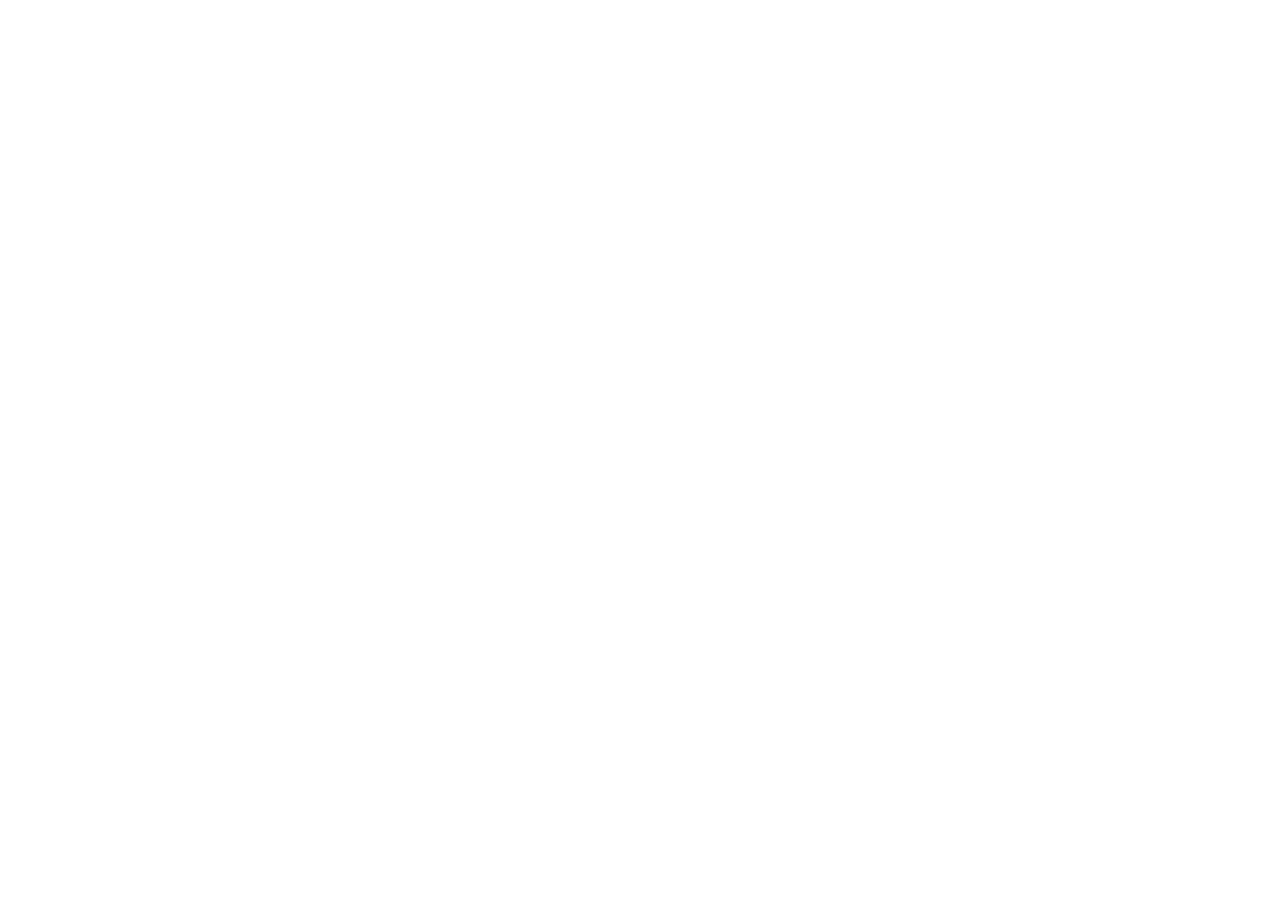
==== index.html @ 8d7b7964 "first commit" ====
<!DOCTYPE html>
<html lang="en">
<head>
    <meta charset="UTF-8">
    <meta name="viewport" content="width=device-width, initial-scale=1.0">
    <title>Document</title>
</head>
<body>
    
</body>
</html>
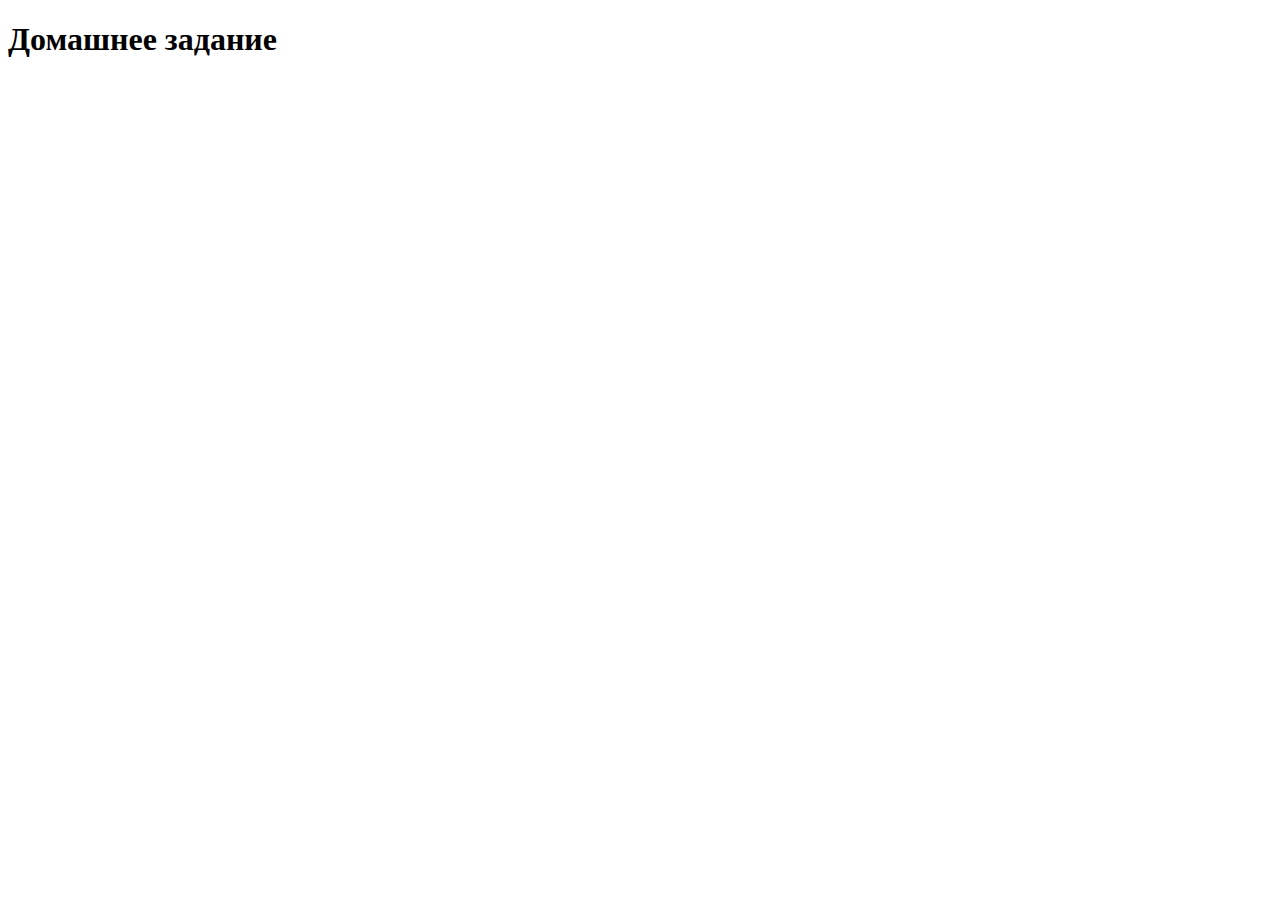
==== commit c43315fc: "created" ====
--- a/index.html
+++ b/index.html
@@ -3,9 +3,9 @@
 <head>
     <meta charset="UTF-8">
     <meta name="viewport" content="width=device-width, initial-scale=1.0">
-    <title>Document</title>
+    <title>Homework1</title>
 </head>
 <body>
-    
+    <h1>Домашнее задание</h1>
 </body>
 </html>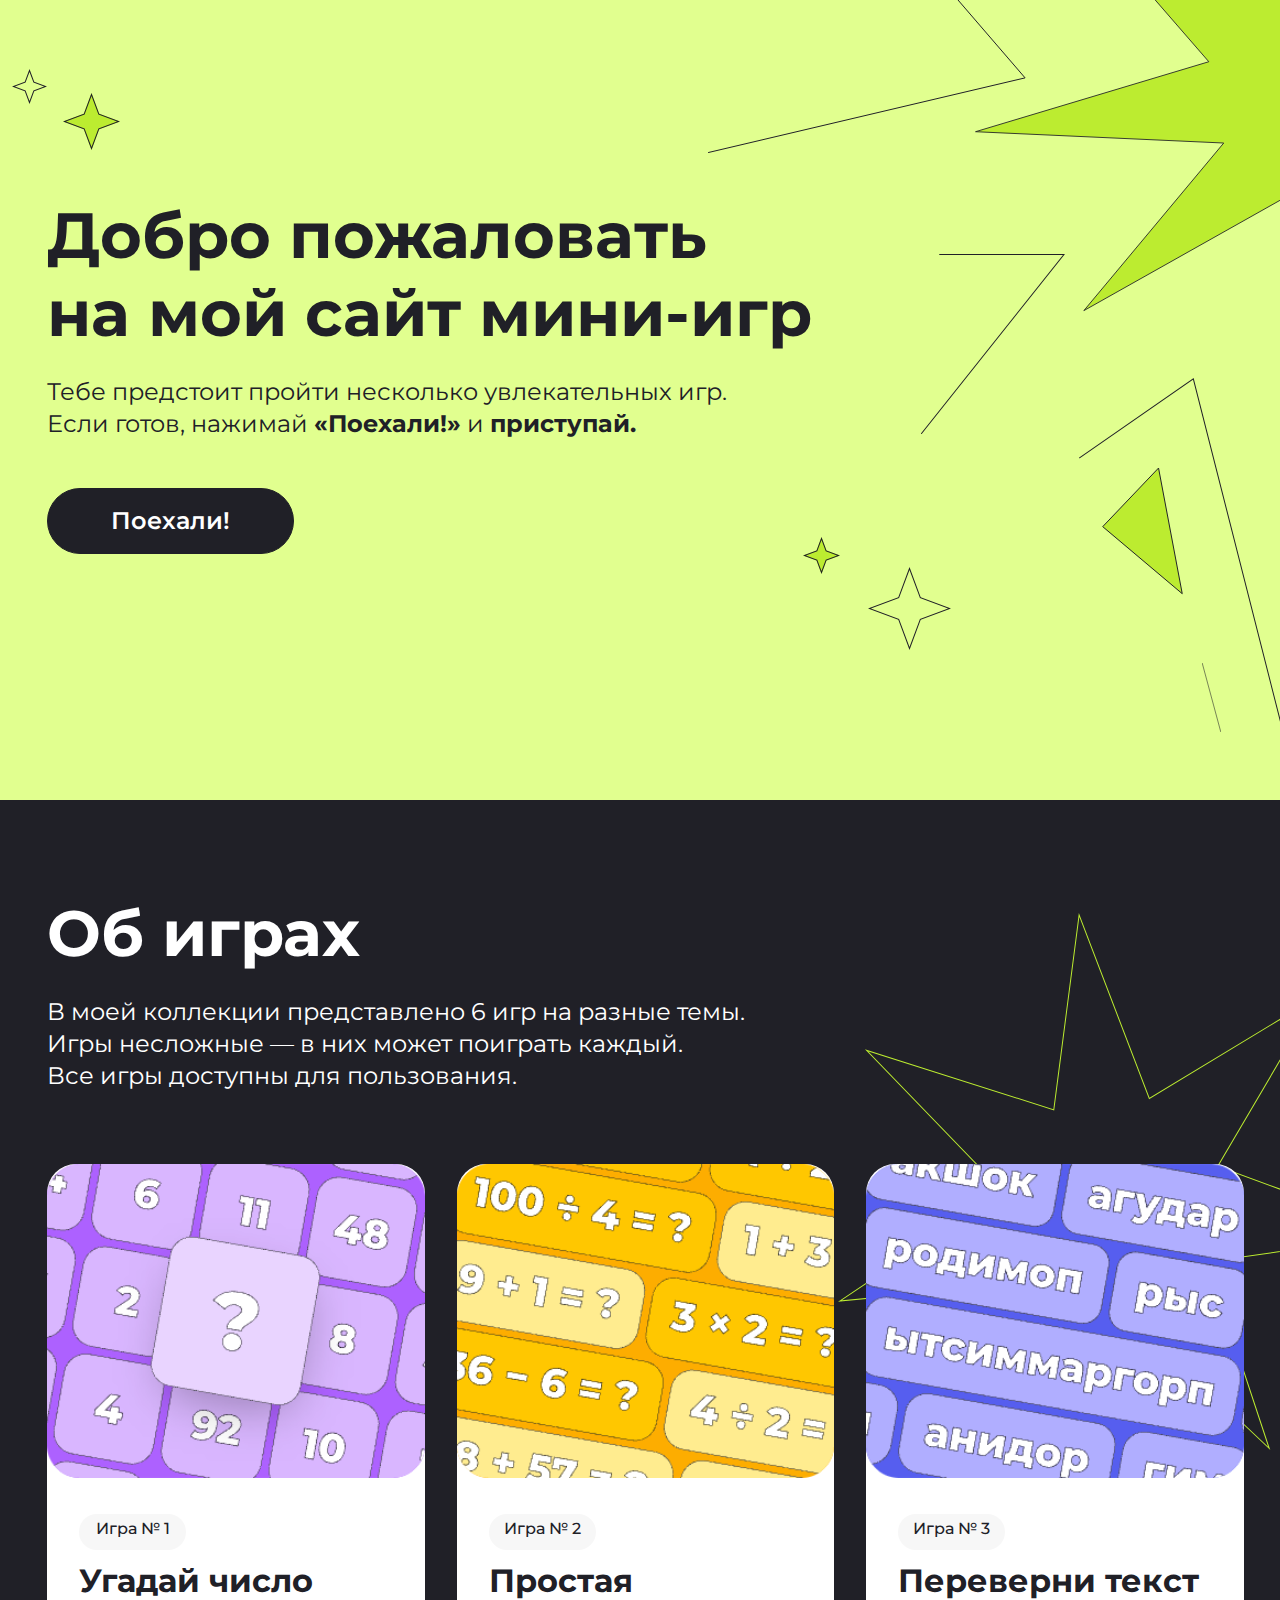
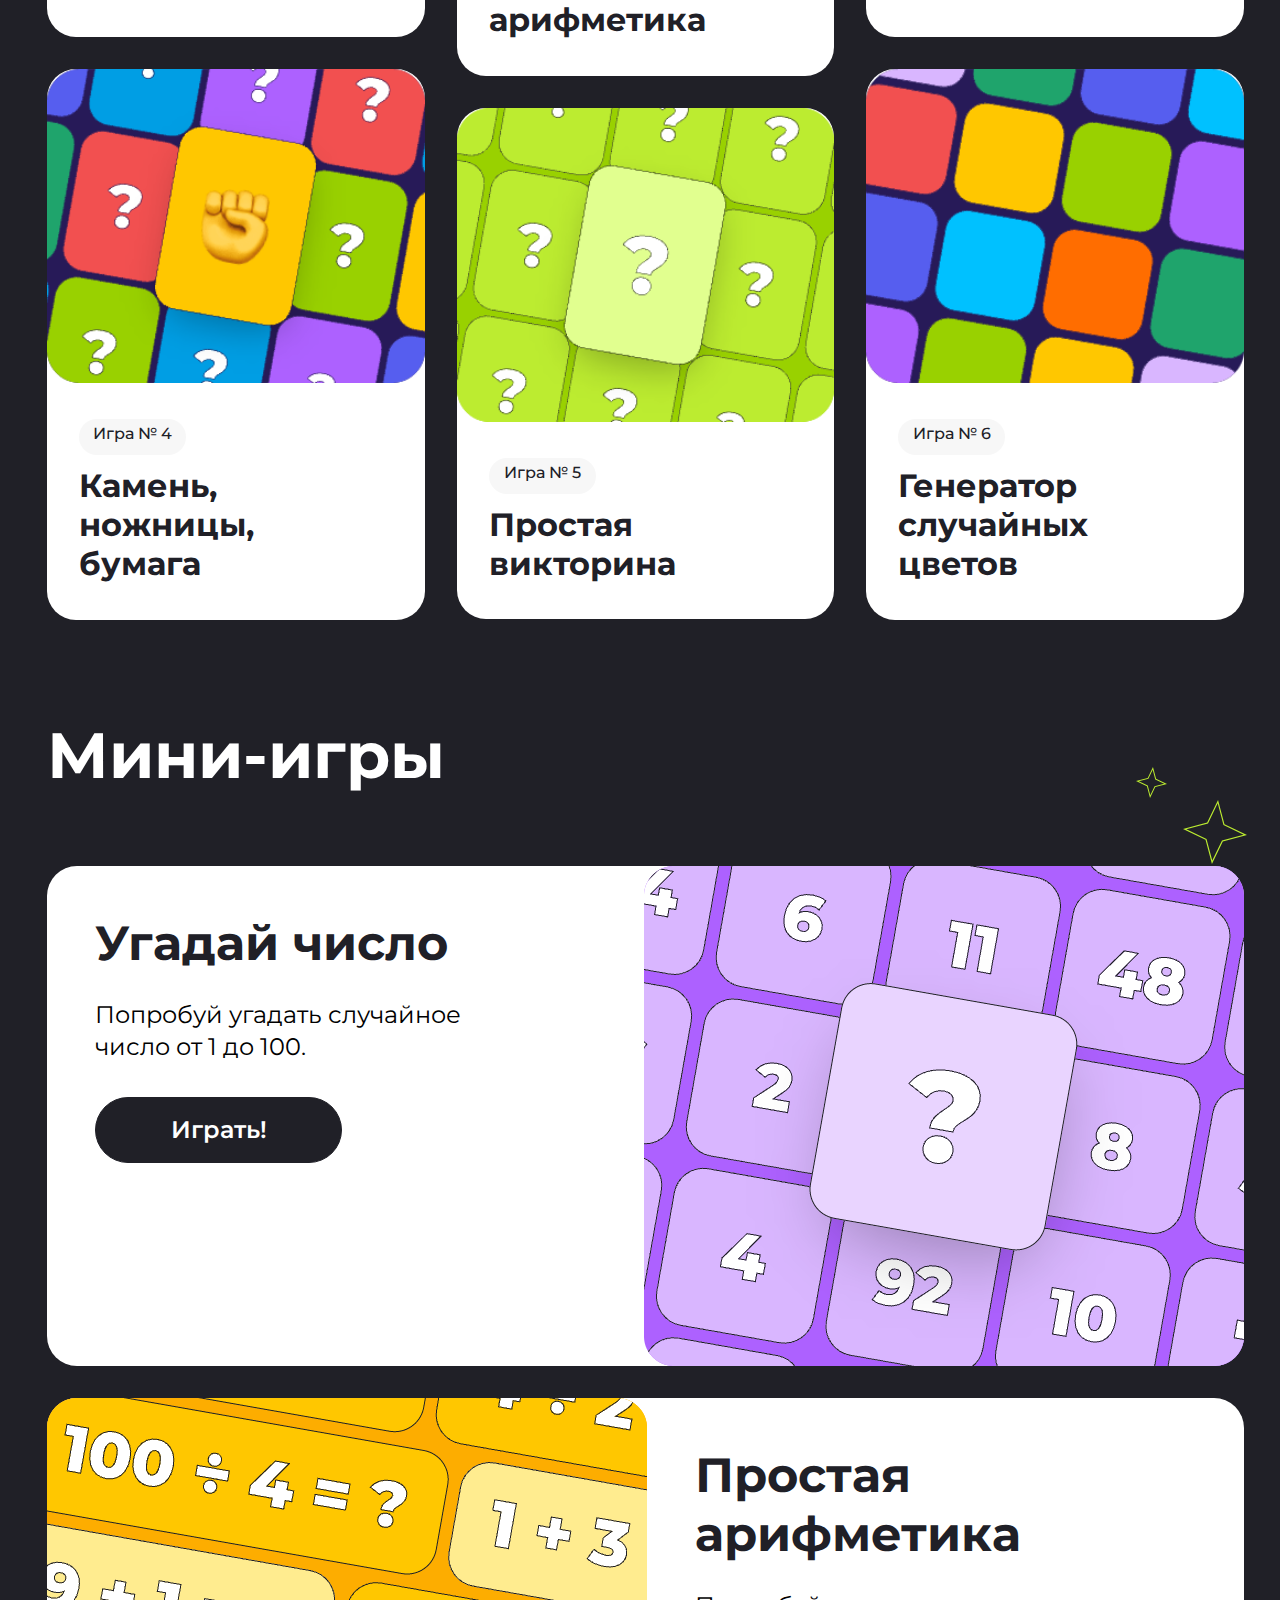
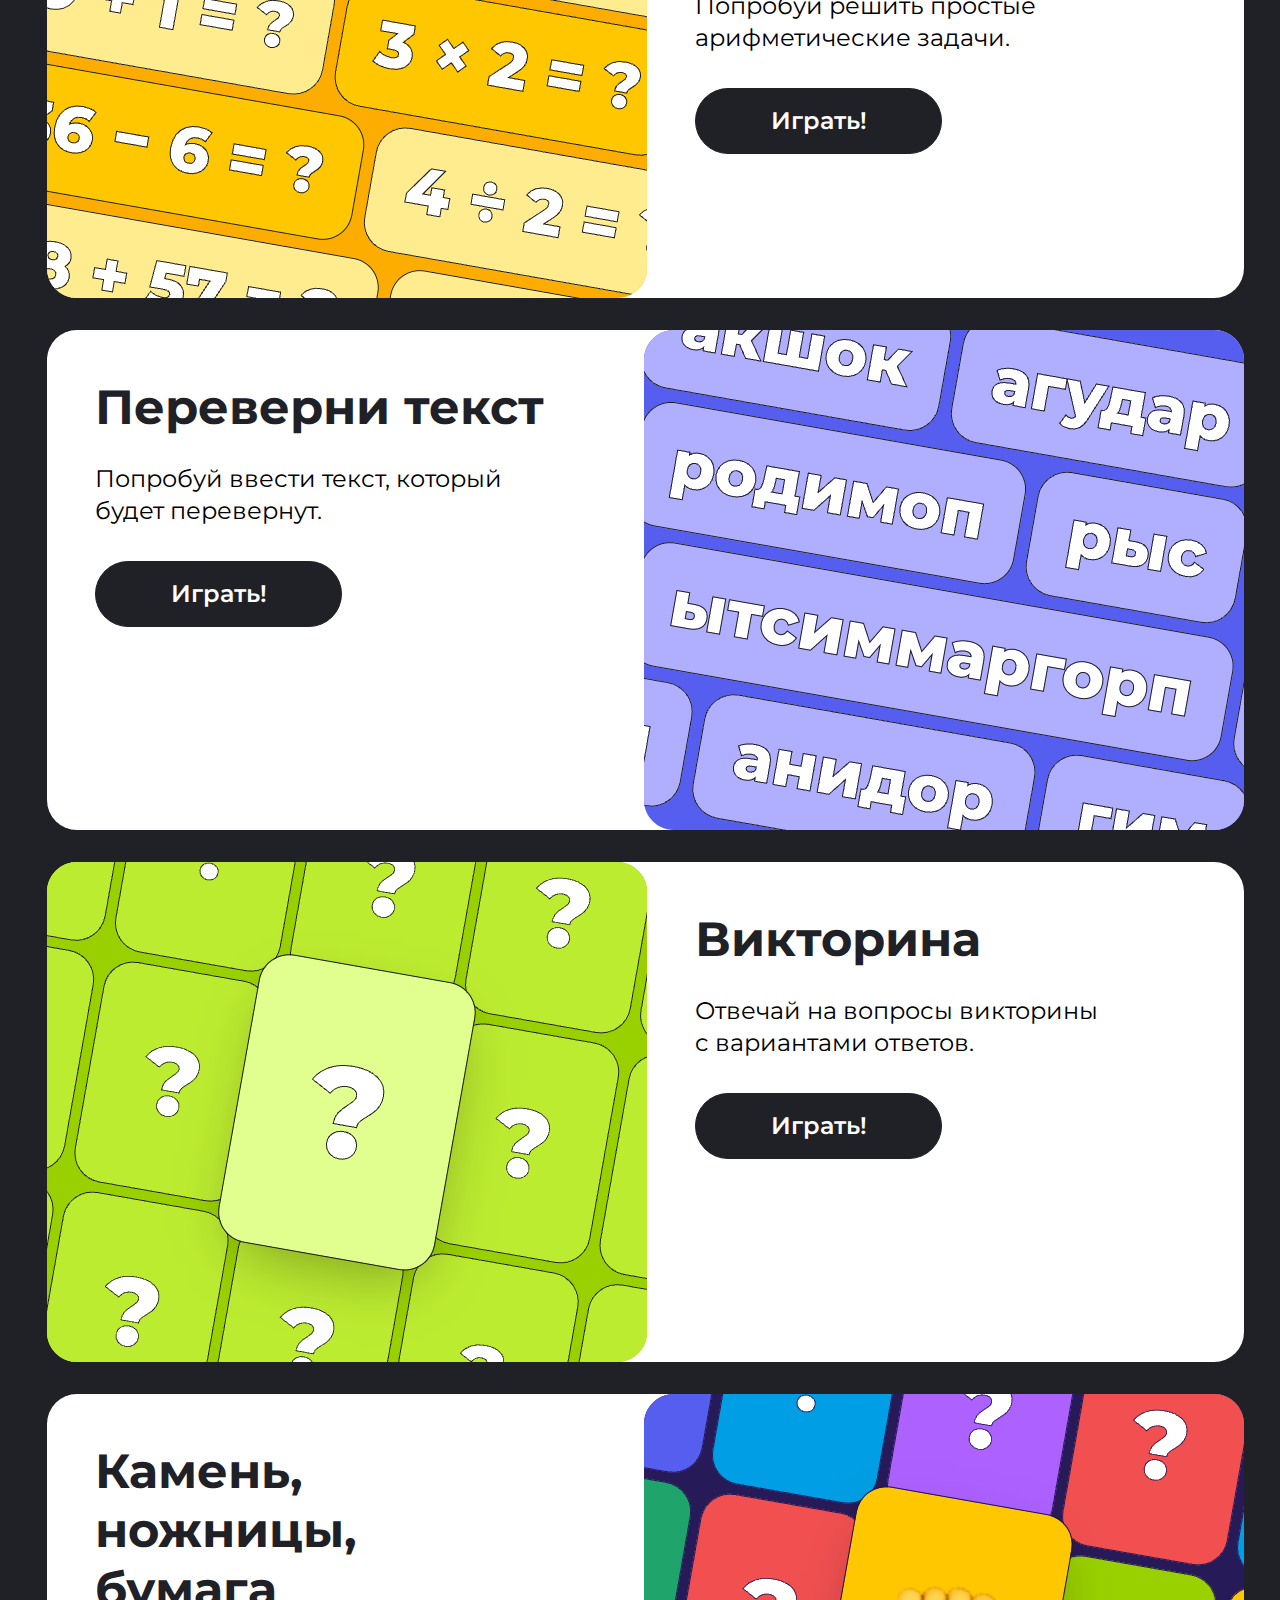
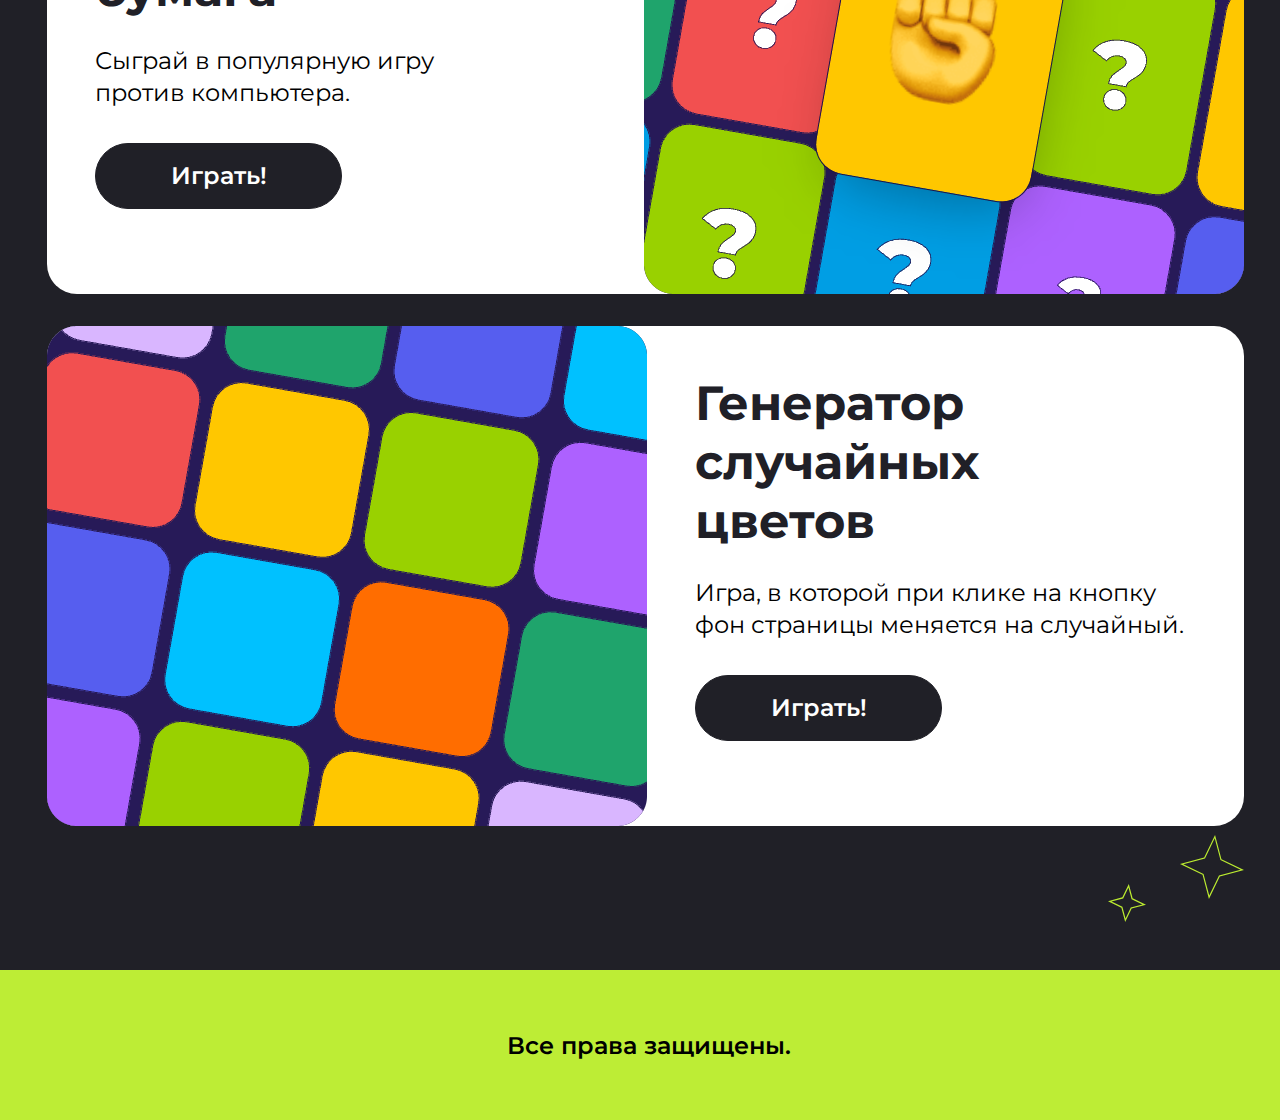
==== commit c5ba8ebe: "Add files via upload" ====
--- a/index.html
+++ b/index.html
@@ -1,11 +1,198 @@
-<!DOCTYPE html>
-<html lang="en">
-<head>
-    <meta charset="UTF-8">
-    <meta name="viewport" content="width=device-width, initial-scale=1.0">
-    <title>Homework1</title>
-</head>
-<body>
-    <h1>Домашнее задание</h1>
-</body>
+<!DOCTYPE html>
+<html lang="en">
+<head>
+    <meta charset="UTF-8">
+    <meta name="viewport" content="width=device-width, initial-scale=1.0">
+    <title>Document</title>
+    <link rel="preconnect" href="https://fonts.googleapis.com">
+    <link rel="preconnect" href="https://fonts.gstatic.com" crossorigin>
+    <link href="https://fonts.googleapis.com/css2?family=Montserrat:wght@400;500;600;700;800;900&display=swap" rel="stylesheet">
+    <link rel="stylesheet" type="text/css" href="Gamesite.css">
+</head>
+<body>
+    <header class="header">   
+        <div class="header__description">
+            <h1>Добро пожаловать<br> на мой сайт мини-игр</h1>
+            <h3 class="header__mobile">Тебе предстоит пройти несколько увлекательных игр. Если готов, нажимай <span class="header__bold-words">«Поехали!»</span> и <span class="header__bold-words">приступай.</span></h3>
+            <h3>Тебе предстоит пройти несколько увлекательных игр.<br> Если готов, нажимай <span class="header__bold-words">«Поехали!»</span> и <span class="header__bold-words">приступай.</span></h3>
+        </div>
+        <a class="header__button" href="#about-games"><button class="header__begin">Поехали!</button></a>
+    </header>
+    <section class="about" id="about-games">
+        <div class="about__description">
+            <h1 class="about__text about__text_mobile">Мини-игры</h1>
+            <h1 class="about__text">Об играх</h1>
+            <h3 class="about__text">В моей коллекции представлено 6 игр на разные темы.<br>Игры несложные — в них может поиграть каждый.<br> Все игры доступны для пользования.</h3>
+        </div>
+        <div class="about__items items">
+            <div class="about__container">
+                <a class="items__card card-link " href="#game-1">
+                    <article class="items__card-container">
+                        <img src="img/card_1.png" class="items__img" alt="card_1">
+                        <div class="items__description">
+                            <p class="items__number">Игра № 1</p>
+                            <h2>Угадай число</h2>  
+                            <p class="items__instruction">Попробуй угадать случайное число от 1 до 100.</p>
+                            <button class="items__button">Играть!</button>
+                        </div>
+                    </article>
+                </a>
+                <a class="items__card card-link items__card_big" href="#game-4">
+                    <article class="items__card-container items__card-container_big">
+                            <img src="img/card_4.png" class="items__img" alt="card_1">
+                            <div class="items__description">
+                                <p class="items__number">Игра № 4</p>
+                                <h2>Камень, ножницы,<br> бумага</h2>
+                                <p class="items__instruction">Отвечай на вопросы викторины c вариантами ответов.</p>
+                                <button class="items__button">Играть!</button>
+                            </div>
+                    </article>
+                </a>
+            </div>
+            <div class="about__container">
+                <a class="items__card card-link items__card_medium" href="#game-2">
+                    <article class="items__card-container items__card-container_medium">
+                        <img src="img/card_2.png" class="items__img" alt="card_1">
+                        <div class="items__description">
+                            <p class="items__number">Игра № 2</p>
+                            <h2>Простая арифметика</h2>
+                            <p class="items__instruction">Попробуй решить простые арифметические задачи.</p>
+                            <button class="items__button">Играть!</button>
+                        </div>  
+                    </article>
+                </a> 
+                <a class="items__card card-link items__card_5" href="#game-5">
+                    <article class="items__card-container items__card-container_5">
+                            <img src="img/card_5.png" class="items__img" alt="card_1">
+                            <div class="items__description">
+                                <p class="items__number">Игра № 5</p>
+                                <h2>Простая викторина</h2>
+                                <p class="items__instruction">Сыграй в популярную игру против компьютера.</p>
+                                <button class="items__button">Играть!</button>
+                            </div>
+                    </article>
+                </a>
+            </div>
+            <div class="about__container">
+                <a class="items__card card-link" href="#game-3">
+                    <article class="items__card-container">
+                            <img src="img/card_3.png" class="items__img" alt="card_1">
+                            <div class="items__description">
+                                <p class="items__number">Игра № 3</p>
+                                <h2>Переверни текст</h2>
+                                <p class="items__instruction">Попробуй ввести текст, который будет перевернут.</p>
+                                <button class="items__button">Играть!</button>
+                            </div>
+                    </article>
+                </a>
+                <a class="items__card card-link items__card_big" href="#game-6">
+                    <article class="items__card-container items__card-container_big">
+                            <img src="img/card_6.png" class="items__img" alt="card_1">
+                            <div class="items__description"> 
+                                <p class="items__number">Игра № 6</p>
+                                <h2>Генератор случайных цветов</h2>
+                                <p class="items__instruction">Игра, в которой при клике на кнопку фон страницы меняется на случайный.</p>
+                                <button class="items__button">Играть!</button>
+                            </div>
+                    </article>
+                </a>
+            </div>
+        </div>
+    </section>
+    <section class="mini">
+        <h1 class="mini__text">Мини-игры</h1>
+        <div class="mini__items">
+            <div class="mini__card card-link" id="game-1">
+                <article class="mini__card-container">
+                    <img src="img/card_big1.png" class="mini__img" alt="card_1">
+                    <div class="mini__description">
+                        <h2 class="mini__title">Угадай число</h2>  
+                        <p class="mini__instruction">Попробуй угадать случайное <br> число от 1 до 100.</p>
+                        <button onclick="FirstGame()" class="mini__button">Играть!</button>
+                    </div>
+                </article>
+            </div>
+            <div class="mini__card mini__card_reverse card-link mini__card_medium mini__card_2" id="game-2">
+                <article class="mini__card-container mini__card-container_reverse mini__card-container_medium">
+                    <img src="img/card_big2.png" class="mini__img mini__img_correct" alt="card_1">
+                    <div class="mini__description">
+                        <h2 class="mini__title">Простая арифметика</h2>
+                        <p class="mini__instruction">Попробуй решить простые арифметические задачи.</p>
+                        <button onclick="SecondGame()" class="mini__button">Играть!</button>
+                    </div>  
+                </article>
+            </div>
+            <div class="mini__card card-link mini__card_medium mini__card_3" id="game-3">
+                <article class="mini__card-container mini__card-container_medium">
+                        <img src="img/card_big3.png" class="mini__img mini__img_correct" alt="card_1">
+                        <div class="mini__description">
+                            <h2 class="mini__title">Переверни текст</h2>
+                            <p class="mini__instruction mini__instruction_3">Попробуй ввести текст, который<br> будет перевернут.</p>
+                            <button onclick="ThirdGame()" class="mini__button">Играть!</button>
+                        </div>
+                </article>
+            </div>
+            <div class="mini__card card-link " id="game-5">
+                <article class="mini__card-container mini__card-container_victor">
+                        <img src="img/card_big4.png" class="mini__img" alt="card_1">
+                        <div class="mini__description">
+                            <h2 class="mini__title">Викторина</h2>
+                            <p class="mini__instruction mini__instruction_3">Отвечай на вопросы викторины<br> c вариантами ответов.</p>
+                            <button onclick="FourthGame()" class="mini__button">Играть!</button>
+                        </div>
+                </article>
+            </div>
+            <div class="mini__card mini__card_reverse card-link mini__card_big" id="game-4">
+                <article class="mini__card-container mini__card-container_reverse-kmn mini__card-container_big">
+                        <img src="img/card_big5.png" class="mini__img" alt="card_1">
+                        <div class="mini__description">
+                            <h2 class="mini__title">Камень,<br> ножницы, <br>бумага</h2>
+                            <p class="mini__instruction">Сыграй в популярную игру<br> против компьютера.</p>
+                            <button onclick="FifthGame()" class="mini__button">Играть!</button>
+                        </div>
+                </article>
+            </div>  
+            <div class="mini__card mini__card_reverse card-link mini__card_big" id="game-6">
+                <article class="mini__card-container mini__card-container_reverse mini__card-container_big mini__card-container_6">
+                        <img src="img/card_big6.png" class="mini__img" alt="card_1">
+                        <div class="mini__description mini__description_6"> 
+                            <h2 class="mini__title">Генератор случайных<br> цветов</h2>
+                            <p class="mini__instruction mini__instruction_6">Игра, в которой при клике на кнопку<br> фон страницы  меняется на случайный.</p>
+                            <button class="mini__button mini__button_6">Играть!</button>
+                            <script>
+                                const pageEl= document.querySelector('.mini');
+                                const page2El= document.querySelector('.about');
+                                const SixthgameEl= document.querySelector('.mini__button_6');
+                                
+                                SixthgameEl.addEventListener('click', () => {
+                                    var colors = [ 
+                                'green', 'red', 'blue', 'yellow','grey'];
+                                var random_color = colors[(Math.floor( 
+                                Math.random() * colors.length))];
+                                    pageEl.style.backgroundColor = random_color;
+                                    page2El.style.backgroundColor = random_color;
+                                    console.log(random_color);
+                                })
+                            </script>
+                        </div>
+                </article>
+            </div>
+        </div>
+    </section>
+    <!--<script src="hw-2.js"></script> -->
+    <!--<script src="hw-3.js"></script> -->
+    <!--<script src="hw-4.js"></script> -->
+    <script src="game_1.js"></script>
+    <!--<script src="hw-5.js"></script>-->
+    <script src="game_2.js"></script>
+    <!--<script src="hw-6.js"></script>-->
+    <script src="game_3.js"></script>
+    <script src="game_4.js"></script>
+    <!--<script src="hw-7.js"></script>-->
+    <script src="game_5.js"></script>
+    <!--<script src="hw-8.js"></script>-->
+</body>
+<footer class="footer">
+    <h3 class="footer__title">Все права защищены.</h3>
+</footer>
 </html>--- a/Gamesite.css
+++ b/Gamesite.css
@@ -0,0 +1,561 @@
+* {
+  margin: 0;
+  padding: 0;
+}
+
+a {
+  text-decoration: none;
+}
+
+h1 {
+  color: rgb(32, 32, 39);
+  font-size: 64px;
+  font-weight: 700;
+  line-height: 78px;
+  letter-spacing: 0px;
+  text-align: left;
+}
+
+h2 {
+  color: rgb(32, 32, 39);
+  font-size: 32px;
+  font-weight: 700;
+  line-height: 39px;
+  letter-spacing: 0px;
+  text-align: left;
+}
+
+h3 {
+  color: rgb(32, 32, 39);
+  font-size: 24px;
+  font-weight: 400;
+  line-height: 32px;
+  letter-spacing: 0px;
+  text-align: left;
+}
+
+h4 {
+  color: rgb(32, 32, 39);
+  font-size: 16px;
+  font-weight: 500;
+  line-height: 110%;
+  letter-spacing: 0px;
+  text-align: left;
+}
+
+button {
+  box-sizing: border-box;
+  border: 1px solid rgb(32, 32, 39);
+  border-radius: 60px;
+  background: rgb(32, 32, 39);
+  transition: all 1s;
+  transform: none;
+  width: 247px;
+  height: 66px;
+  color: rgb(255, 255, 255);
+  font-family: Montserrat;
+  font-size: 24px;
+  font-weight: 600;
+  line-height: 141.69%;
+  letter-spacing: 0%;
+  text-align: center;
+}
+
+button:hover {
+  background: rgb(255, 255, 255);
+  color: rgb(0, 0, 0);
+  transform: none;
+}
+
+body {
+  font-family: "Montserrat", sans-serif;
+}
+
+.header {
+  padding-left: calc(50% - 593px);
+  padding-right: calc(50% - 600px);
+  height: 800px;
+  background-image: url(./img/header__background2.svg), url(./img/header__background3.svg), url(./img/header__background4.svg), url(./img/header__background5.svg), url(./img/header__background6.svg), url(./img/header__background7.svg), url(./img/header__background8.svg), url(./img/header__background9.svg), url(./img/header__background10.svg), url(./img/header__background11.svg), url(./img/header__background1.jpeg);
+  background-repeat: no-repeat, no-repeat, no-repeat, no-repeat, no-repeat, no-repeat, no-repeat, no-repeat, no-repeat, no-repeat, repeat;
+  background-position: top -247px right -397px, top 69px right 1233px, top 93px left 63px, top 537px right 440px, top 567px right 329px, top -11px right 254px, top 254px right 215px, top 663px right 59px, top 467px right 97px, top 378px right -20px;
+  background-size: 55%, auto, auto, auto, auto, auto, auto, 1.5%, auto, auto, cover;
+}
+.header__description {
+  display: flex;
+  flex-direction: column;
+  gap: 24px;
+  padding-top: 196px;
+  padding-bottom: 48px;
+}
+.header__mobile {
+  display: none;
+}
+.header__bold-words {
+  font-weight: 700;
+}
+
+.about {
+  padding-left: calc(50% - 593px);
+  padding-right: calc(50% - 604px);
+  background-color: rgb(32, 32, 39);
+  background-image: url(./img/about__background1.svg), url(./img/about__background2.svg), url(./img/about__background3.svg);
+  background-repeat: no-repeat, no-repeat, no-repeat;
+  background-size: auto, auto, auto;
+  background-position: top 771px right 1367px, top 825px right 1328px, top 113px right -124px;
+}
+.about__text {
+  color: rgb(255, 255, 255);
+}
+.about__text_mobile {
+  display: none;
+  color: rgb(255, 255, 255);
+}
+.about__description {
+  padding-bottom: 72px;
+  padding-top: 94px;
+  display: flex;
+  flex-direction: column;
+  gap: 24px;
+}
+.about__container {
+  grid-column: span 4;
+  display: flex;
+  flex-direction: column;
+  gap: 32px;
+}
+
+.items {
+  overflow: hidden;
+  display: grid;
+  gap: 32px;
+  padding-bottom: 96px;
+  grid-template-columns: repeat(12, 1fr);
+}
+.items__card {
+  box-sizing: border-box;
+  border-radius: 29px;
+  background-color: white;
+  grid-column: span 4;
+  height: 473px;
+}
+.items__card_medium {
+  height: 512px;
+}
+.items__card_big {
+  height: 551px;
+}
+.items__card_5 {
+  height: 511px;
+}
+.items__card-container {
+  box-sizing: border-box;
+  border-radius: 35px;
+  background-color: white;
+  grid-column: span 4;
+  height: 473px;
+}
+.items__card-container_medium {
+  height: 512px;
+}
+.items__card-container_big {
+  height: 551px;
+}
+.items__card-container_5 {
+  height: 511px;
+}
+.items__card-container:hover {
+  opacity: 1;
+  position: relative;
+  transition: 1s;
+  transform: scale(1.03);
+}
+.items__img {
+  width: 100%;
+  height: 314px;
+}
+.items__description {
+  display: flex;
+  flex-direction: column;
+  gap: 11px;
+  padding: 32px;
+  padding-bottom: 36px;
+}
+.items__number {
+  color: rgb(32, 32, 39);
+  font-size: 16px;
+  font-weight: 500;
+  line-height: 110%;
+  letter-spacing: 0px;
+  box-sizing: border-box;
+  border-radius: 52.58px;
+  background: rgb(247, 247, 247);
+  width: 107px;
+  height: 36px;
+  text-align: center;
+  justify-content: center;
+  padding-top: 6px;
+}
+.items__instruction {
+  display: none;
+}
+.items__button {
+  display: none;
+}
+
+.card-link:hover {
+  transform: scale(1);
+}
+
+.mini {
+  height: 3454px;
+  padding-left: calc(50% - 593px);
+  padding-right: calc(50% - 604px);
+  background-color: rgb(32, 32, 39);
+  background-image: url(./img/about__background1.svg), url(./img/about__background2.svg), url(./img/about__background1.svg), url(./img/about__background2.svg);
+  background-repeat: no-repeat, no-repeat, no-repeat, no-repeat;
+  background-size: auto, 5%, 3%, 5%;
+  background-position: top 51px right 113px, top 84px right 33px, top 3368px right 134px, top 3319px right 36px;
+}
+.mini__text {
+  color: rgb(255, 255, 255);
+  padding-bottom: 72px;
+}
+.mini__items {
+  display: grid;
+  gap: 32px;
+  padding-bottom: 50px;
+  grid-template-columns: repeat(12, 1fr);
+}
+.mini__card {
+  display: flex;
+  flex-direction: row-reverse;
+  flex-wrap: nowrap;
+  justify-content: space-between;
+  align-items: flex-start;
+  box-sizing: border-box;
+  border-radius: 55px;
+  background-color: white;
+  grid-column: span 12;
+  height: 500px;
+  width: 100%;
+}
+.mini__card_reverse {
+  flex-direction: row;
+}
+.mini__card_3 {
+  height: 500px;
+}
+.mini__card_2 {
+  height: 500px;
+}
+.mini__card-container {
+  display: flex;
+  flex-direction: row-reverse;
+  flex-wrap: nowrap;
+  justify-content: space-between;
+  align-items: flex-start;
+  box-sizing: border-box;
+  border-radius: 30px;
+  background-color: white;
+  grid-column: span 12;
+  height: 500px;
+  width: 100%;
+}
+.mini__card-container_medium {
+  height: 500px;
+}
+.mini__card-container_big {
+  height: 500px;
+}
+.mini__card-container_5 {
+  height: 500px;
+}
+.mini__card-container_reverse {
+  flex-direction: row;
+}
+.mini__card-container_victor {
+  flex-direction: row;
+}
+.mini__card-container_reverse-kmn {
+  flex-direction: row-reverse;
+}
+.mini__card-container:hover {
+  opacity: 1;
+  position: relative;
+  transition: 1s;
+  transform: scale(1.03);
+}
+.mini__card:hover {
+  opacity: 1;
+  position: relative;
+  transition: 1s;
+  transform: scale(1.01);
+}
+.mini__img {
+  height: 500px;
+}
+.mini__img_correct {
+  height: 500px;
+}
+.mini__description {
+  padding-top: 48px;
+  padding-left: 48px;
+  display: flex;
+  flex-direction: column;
+  gap: 26px;
+  width: 50%;
+}
+.mini__title {
+  font-size: 48px;
+  font-weight: 700;
+  line-height: 59px;
+  letter-spacing: 0px;
+  text-align: left;
+}
+.mini__instruction {
+  font-size: 24px;
+  font-weight: 400;
+  line-height: 32px;
+  letter-spacing: 0px;
+  text-align: left;
+  color: #000;
+  padding-bottom: 8px;
+}
+
+.footer {
+  height: 150px;
+  background-image: url(./img/footer_bacground.jpeg);
+  background-size: contain;
+  display: flex;
+  flex-direction: row;
+  justify-content: center;
+  align-items: center;
+}
+.footer__title {
+  color: rgb(0, 0, 0);
+  font-family: Montserrat;
+  font-size: 24px;
+  font-weight: 600;
+  line-height: 29px;
+  letter-spacing: 0px;
+  text-align: center;
+  padding-left: 17px;
+}
+
+html {
+  scroll-behavior: smooth;
+}
+
+@media (max-width: 767px) {
+  .header {
+    padding-left: 16px;
+    padding-right: 16px;
+    height: 700px;
+    background-image: url(./img/header__background2.svg), url(./img/header__background3.svg), url(./img/header__background4.svg), url(./img/header__background5.svg), url(./img/header__background6.svg), url(./img/header__background1.jpeg);
+    background-repeat: no-repeat, no-repeat, no-repeat, no-repeat, no-repeat, repeat;
+    background-position: top -72px right -79px, top 64px right 258px, top 98px left 39px, top 557px right 81px, top 581px right 30px, top 0% right 30%, top 40% right 20%, top 100% right 7%, top 70% right 12%, top 100% right 50px;
+    background-size: 60%, 6%, 9%, 5%, 10%, auto, cover;
+  }
+  .header__description {
+    padding-top: 148px;
+    padding-bottom: 36px;
+  }
+  .header__mobile {
+    display: block;
+  }
+  .header__button {
+    display: flex;
+    justify-content: center;
+  }
+  button {
+    width: 285px;
+    height: 55px;
+    font-size: 16px;
+    font-weight: 600;
+    line-height: 141.69%;
+  }
+  h1 {
+    text-align: center;
+    font-size: 40px;
+    font-weight: 700;
+    line-height: 49px;
+  }
+  h3 {
+    display: none;
+    text-align: center;
+    font-size: 16px;
+    font-weight: 400;
+    line-height: 20px;
+  }
+  .h3__mod {
+    font-weight: 700;
+  }
+  .about {
+    display: none;
+    padding-left: 16px;
+    padding-right: 16px;
+  }
+  .about__description {
+    padding-top: 48px;
+    padding-bottom: 48px;
+  }
+  .about__text {
+    display: none;
+  }
+  .about__text_mobile {
+    display: block;
+    color: rgb(255, 255, 255);
+    text-align: left;
+  }
+  .items {
+    grid-template-columns: repeat(4, 1fr);
+    gap: 24px;
+  }
+  .items__number {
+    display: none;
+  }
+  .items__instruction {
+    display: block;
+    color: rgb(0, 0, 0);
+    font-size: 16px;
+    font-weight: 400;
+    line-height: 20px;
+    letter-spacing: 0px;
+    text-align: left;
+  }
+  .items__description {
+    gap: 16px;
+    padding: 29px;
+  }
+  .items__card {
+    height: 569px;
+  }
+  .items__card_big {
+    height: 647px;
+  }
+  .items__button {
+    display: block;
+  }
+  .mini {
+    padding-top: 48px;
+    height: auto;
+    display: grid;
+    grid-template-columns: repeat(4, 1fr);
+    padding-left: 16px;
+    padding-right: 16px;
+    background-image: url(./img/about__background4.jpeg);
+    background-repeat: repeat;
+    background-size: contain;
+  }
+  .mini__description {
+    padding-top: 48px;
+    padding-bottom: 48px;
+  }
+  .mini__text {
+    text-align: left;
+    grid-column: span 4;
+    display: block;
+    padding-bottom: 48px;
+  }
+  .mini__text_mobile {
+    display: block;
+    color: rgb(255, 255, 255);
+    text-align: left;
+  }
+  .mini__number {
+    display: none;
+  }
+  .mini__instruction {
+    width: 90%;
+    display: block;
+    color: rgb(0, 0, 0);
+    font-size: 16px;
+    font-weight: 400;
+    line-height: 20px;
+    letter-spacing: 0px;
+    text-align: left;
+  }
+  .mini__instruction_3 {
+    width: 99%;
+  }
+  .mini__instruction_6 {
+    width: 92%;
+  }
+  .mini__description {
+    width: 284.93px;
+    gap: 16px;
+    padding: 29px;
+    padding-bottom: 32px;
+  }
+  .mini__description_6 {
+    padding-left: 10px;
+    width: 260px;
+    padding-bottom: 20px;
+    gap: 20px;
+  }
+  .mini__card {
+    border-radius: 27px;
+    height: 528.63px;
+    margin-bottom: 24px;
+  }
+  .mini__card_big {
+    height: 606.63px;
+  }
+  .mini__card_medium {
+    height: 567.63px;
+  }
+  .mini__card_5 {
+    height: 567.63px;
+  }
+  .mini__button {
+    margin-top: 16px;
+    display: block;
+  }
+  .mini__button_6 {
+    margin-top: 10px;
+  }
+  .mini__items {
+    display: block;
+    grid-column: span 4;
+    padding-bottom: 24px;
+  }
+  .mini__img {
+    width: 100%;
+    height: 284.93px;
+  }
+  .mini__card-container {
+    border-radius: 27px;
+    flex-direction: column;
+    height: 528.63px;
+    align-items: center;
+    justify-content: normal;
+  }
+  .mini__card-container_big {
+    height: 606.63px;
+  }
+  .mini__card-container_medium {
+    height: 567.63px;
+  }
+  .mini__card-container_5 {
+    height: 567.63px;
+  }
+  .mini__card-container_6 {
+    height: 627px;
+  }
+  .mini__title {
+    font-size: 32px;
+    font-weight: 700;
+    line-height: 39px;
+  }
+  .footer__title {
+    display: block;
+    font-weight: 600;
+    color: rgb(0, 0, 0);
+    font-family: Montserrat;
+    font-size: 16px;
+    font-weight: 600;
+    line-height: 20px;
+    letter-spacing: 0px;
+    text-align: center;
+  }
+}/*# sourceMappingURL=Gamesite.css.map */